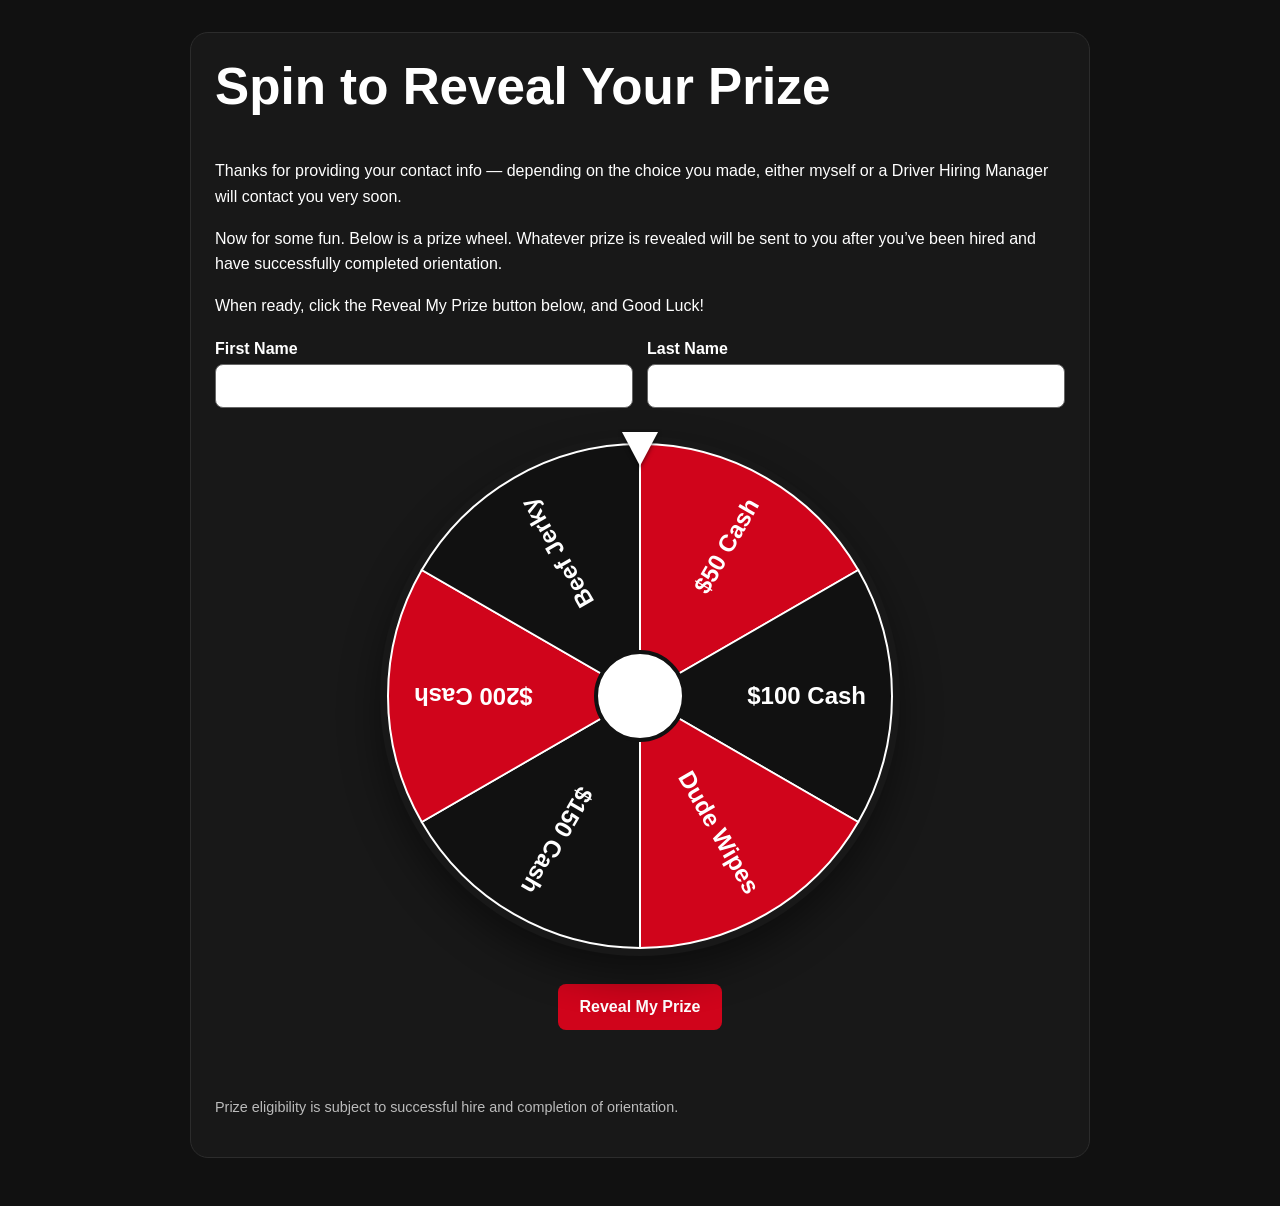
==== JPFb6AGDQxWrkcw8RQ6Dm0F3lpz1.html @ 021a8a43 "Build 3.9.0 1st Prize Wheel" ====
<!doctype html>
<html lang="en">
<head>
<meta charset="utf-8">
<meta name="viewport" content="width=device-width,initial-scale=1">
<meta name="robots" content="noindex,nofollow,noarchive">
<title>Spin to Reveal Your Prize</title>
<style>
:root{--red:#d0041b;--black:#111;--white:#fff;--panel:#181818;--muted:#bbb}
*{box-sizing:border-box}body{margin:0;background:var(--black);color:#fff;font-family:Arial,sans-serif}
.wrap{width:min(94%,900px);margin:auto;padding:32px 0 48px}
.panel{background:var(--panel);border:1px solid #2c2c2c;border-radius:18px;padding:24px}
h1{margin-top:0;font-size:clamp(2rem,6vw,3.2rem)}p{line-height:1.6}
.name-grid{display:grid;grid-template-columns:1fr 1fr;gap:14px;margin:22px 0}
label{display:block;margin-bottom:6px;font-weight:800}
input[type=text]{width:100%;padding:12px 14px;border:1px solid #666;border-radius:8px;font-size:1rem}
.wheel-wrap{display:grid;place-items:center;position:relative;margin:28px 0}
.pointer{position:absolute;top:-4px;z-index:3;width:0;height:0;border-left:18px solid transparent;border-right:18px solid transparent;border-top:34px solid #fff;filter:drop-shadow(0 2px 2px rgba(0,0,0,.5))}
canvas{width:min(88vw,520px);height:min(88vw,520px);max-width:520px;max-height:520px;border-radius:50%;box-shadow:0 18px 40px rgba(0,0,0,.45)}
.buttons{display:flex;justify-content:center;gap:12px;flex-wrap:wrap}
button{border:0;border-radius:8px;background:var(--red);color:#fff;padding:14px 22px;font-size:1rem;font-weight:800;cursor:pointer}
button:disabled{opacity:.5;cursor:not-allowed}
.result{min-height:1.6em;margin-top:20px;text-align:center;font-size:1.2rem;font-weight:800}
.claim-form{display:none;margin-top:22px}.claim-form.visible{display:block}
.small{color:var(--muted);font-size:.9rem}
@media(max-width:600px){.name-grid{grid-template-columns:1fr}.panel{padding:18px}}
</style>
</head>
<body>
<main class="wrap">
<section class="panel">
<h1>Spin to Reveal Your Prize</h1>
<p>Thanks for providing your contact info — depending on the choice you made, either myself or a Driver Hiring Manager will contact you very soon.</p>
<p>Now for some fun. Below is a prize wheel. Whatever prize is revealed will be sent to you after you’ve been hired and have successfully completed orientation.</p>
<p>When ready, click the Reveal My Prize button below, and Good Luck!</p>

<div class="name-grid">
<div><label for="firstName">First Name</label><input id="firstName" type="text" autocomplete="given-name"></div>
<div><label for="lastName">Last Name</label><input id="lastName" type="text" autocomplete="family-name"></div>
</div>

<div class="wheel-wrap">
<div class="pointer" aria-hidden="true"></div>
<canvas id="wheel" width="520" height="520" aria-label="Prize wheel"></canvas>
</div>

<div class="buttons"><button id="spinBtn" type="button">Reveal My Prize</button></div>
<div id="result" class="result" aria-live="polite"></div>

<form id="claimForm" class="claim-form" action="https://formsubmit.co/redreferral1952@gmail.com" method="POST">
<input type="hidden" name="_subject" value="Prize Wheel Claim">
<input type="hidden" name="_captcha" value="true">
<input type="hidden" name="_next" value="https://redreferralcdl.com/prize-confirmation.html">
<input type="hidden" id="claimFirst" name="First Name">
<input type="hidden" id="claimLast" name="Last Name">
<input type="hidden" id="claimPrize" name="Winning Prize">
<div class="buttons"><button type="submit">Claim Prize</button></div>
</form>

<p class="small">Prize eligibility is subject to successful hire and completion of orientation.</p>
</section>
</main>

<script>
(() => {
const prizes=["$50 Cash","$100 Cash","Dude Wipes","$150 Cash","$200 Cash","Beef Jerky"];
const colors=["#d0041b","#111111","#d0041b","#111111","#d0041b","#111111"];
const winningPrize="$200 Cash";
const canvas=document.getElementById("wheel"),ctx=canvas.getContext("2d");
const spinBtn=document.getElementById("spinBtn"),result=document.getElementById("result");
const claimForm=document.getElementById("claimForm"),firstName=document.getElementById("firstName"),lastName=document.getElementById("lastName");
const claimFirst=document.getElementById("claimFirst"),claimLast=document.getElementById("claimLast"),claimPrize=document.getElementById("claimPrize");
const slice=Math.PI*2/prizes.length;
let rotation=0,spinning=false;

function drawWheel(rot=0){
 const cx=260,cy=260,r=252;ctx.clearRect(0,0,520,520);
 prizes.forEach((p,i)=>{
  const start=rot+i*slice-Math.PI/2,end=start+slice;
  ctx.beginPath();ctx.moveTo(cx,cy);ctx.arc(cx,cy,r,start,end);ctx.closePath();
  ctx.fillStyle=colors[i];ctx.fill();ctx.strokeStyle="#fff";ctx.lineWidth=2;ctx.stroke();
  ctx.save();ctx.translate(cx,cy);ctx.rotate(start+slice/2);ctx.textAlign="right";ctx.fillStyle="#fff";ctx.font="bold 24px Arial";ctx.fillText(p,r-26,8);ctx.restore();
 });
 ctx.beginPath();ctx.arc(cx,cy,44,0,Math.PI*2);ctx.fillStyle="#fff";ctx.fill();ctx.strokeStyle="#111";ctx.lineWidth=4;ctx.stroke();
}
function validNames(){
 if(!firstName.value.trim()||!lastName.value.trim()){alert("Please enter your first and last name before revealing your prize.");return false}
 return true;
}
function norm(a){const f=Math.PI*2;return ((a%f)+f)%f}
spinBtn.addEventListener("click",()=>{
 if(spinning||!validNames())return;
 if(localStorage.getItem("redReferralPrizeClaimed")==="1"){result.textContent="This browser has already completed the prize process.";spinBtn.disabled=true;return}
 spinning=true;spinBtn.disabled=true;result.textContent="";claimForm.classList.remove("visible");
 const winIndex=prizes.indexOf(winningPrize);
 const desired=-(winIndex*slice+slice/2);
 const extraTurns=6+Math.floor(Math.random()*5);
 const jitter=(Math.random()-.5)*(slice*.18);
 const target=rotation+extraTurns*Math.PI*2+(desired-norm(rotation))+jitter;
 const startRot=rotation,start=performance.now(),duration=4200+Math.random()*1300;
 function frame(now){
  const t=Math.min(1,(now-start)/duration),eased=1-Math.pow(1-t,4);
  rotation=startRot+(target-startRot)*eased;drawWheel(rotation);
  if(t<1)requestAnimationFrame(frame);else{
   spinning=false;rotation=target;result.textContent="Your prize: "+winningPrize;
   claimFirst.value=firstName.value.trim();claimLast.value=lastName.value.trim();claimPrize.value=winningPrize;
   claimForm.classList.add("visible");
  }
 }
 requestAnimationFrame(frame);
});
claimForm.addEventListener("submit",()=>localStorage.setItem("redReferralPrizeClaimed","1"));
drawWheel();
})();
</script>
</body>
</html>
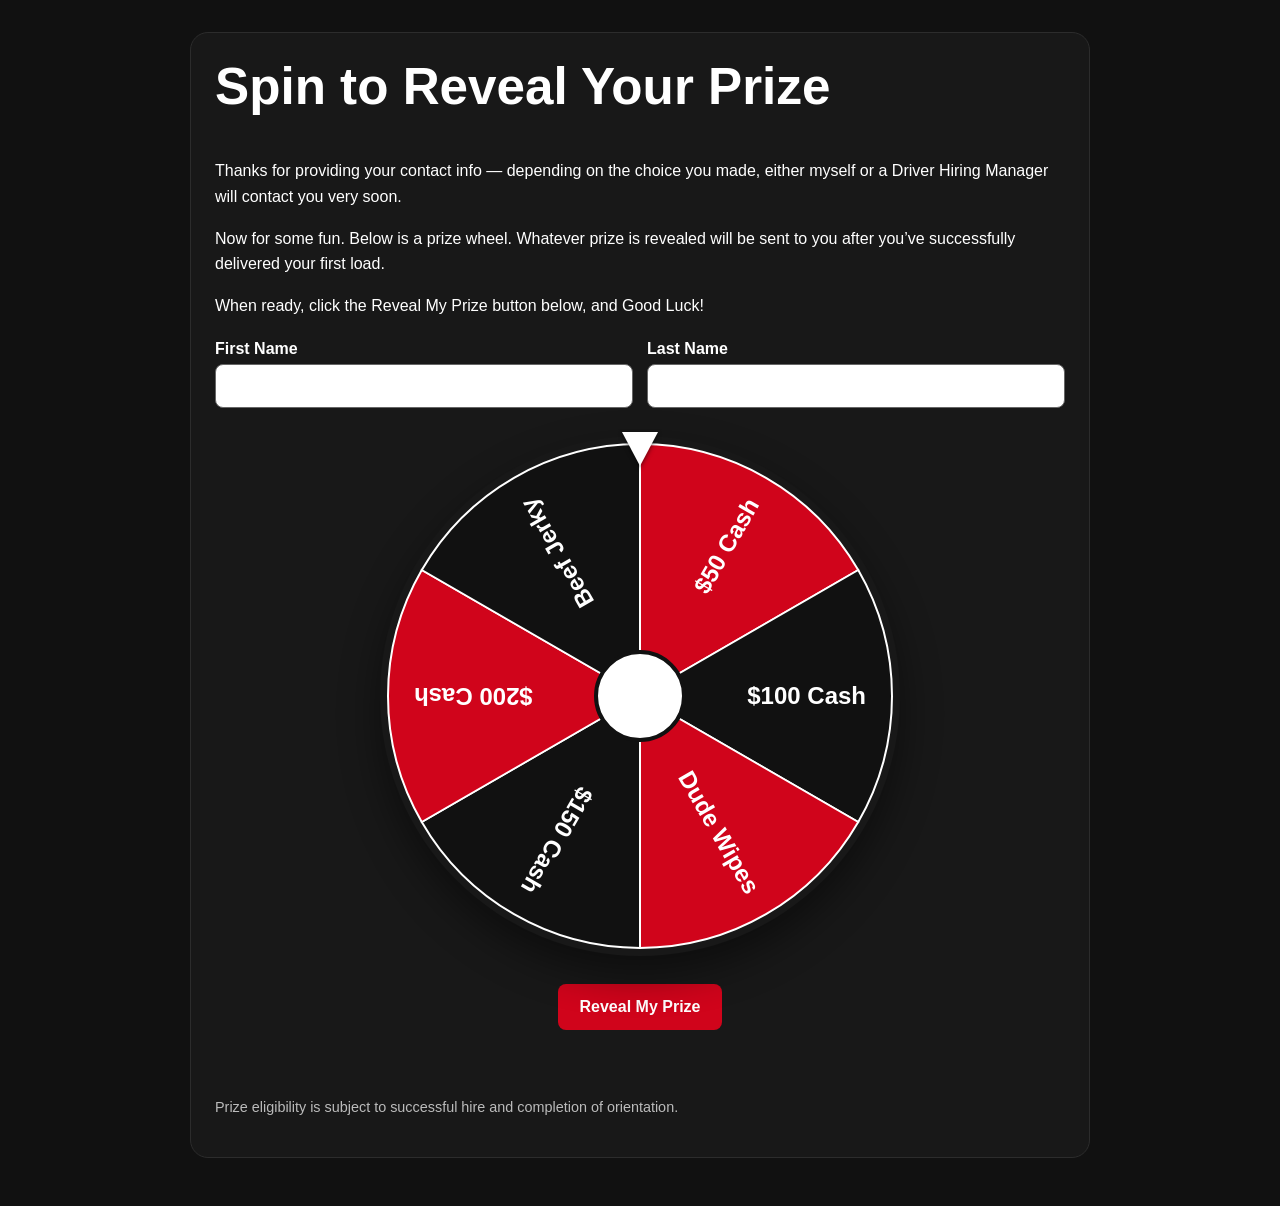
==== commit d93b15cf: "Build 3.10.1" ====
--- a/JPFb6AGDQxWrkcw8RQ6Dm0F3lpz1.html
+++ b/JPFb6AGDQxWrkcw8RQ6Dm0F3lpz1.html
@@ -31,7 +31,7 @@
 <section class="panel">
 <h1>Spin to Reveal Your Prize</h1>
 <p>Thanks for providing your contact info — depending on the choice you made, either myself or a Driver Hiring Manager will contact you very soon.</p>
-<p>Now for some fun. Below is a prize wheel. Whatever prize is revealed will be sent to you after you’ve been hired and have successfully completed orientation.</p>
+<p>Now for some fun. Below is a prize wheel. Whatever prize is revealed will be sent to you after you’ve successfully delivered your first load.</p>
 <p>When ready, click the Reveal My Prize button below, and Good Luck!</p>
 
 <div class="name-grid">
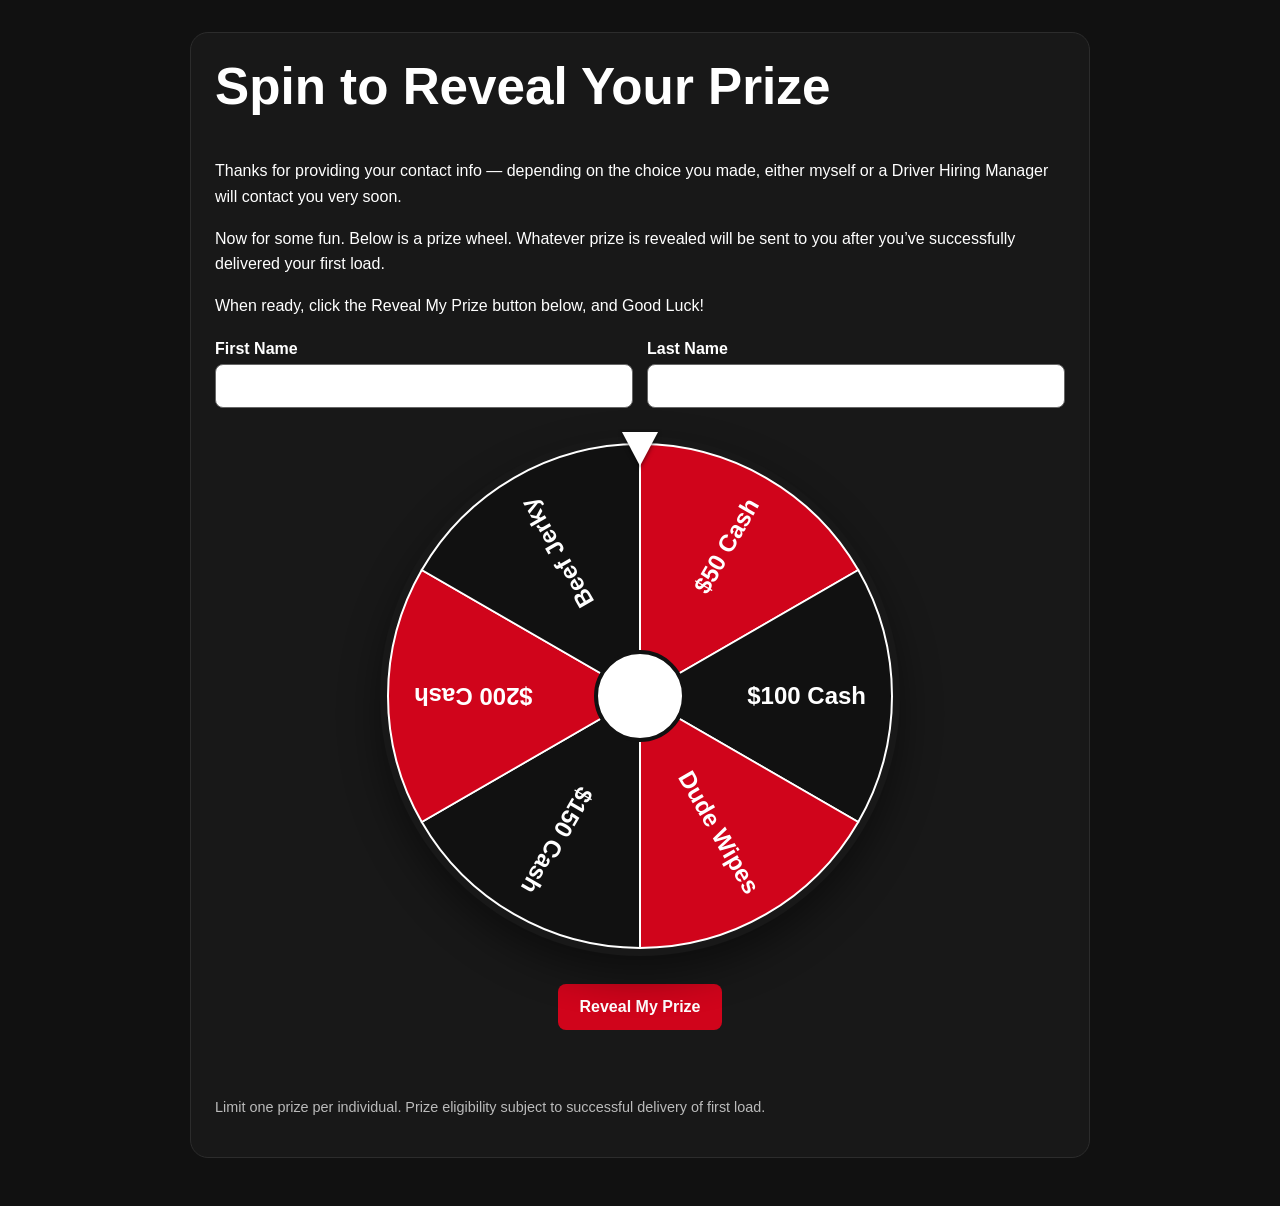
==== commit 73b72082: "Build 3.10.2" ====
--- a/JPFb6AGDQxWrkcw8RQ6Dm0F3lpz1.html
+++ b/JPFb6AGDQxWrkcw8RQ6Dm0F3lpz1.html
@@ -57,7 +57,7 @@
 <div class="buttons"><button type="submit">Claim Prize</button></div>
 </form>
 
-<p class="small">Prize eligibility is subject to successful hire and completion of orientation.</p>
+<p class="small">Limit one prize per individual. Prize eligibility subject to successful delivery of first load.</p>
 </section>
 </main>
 
